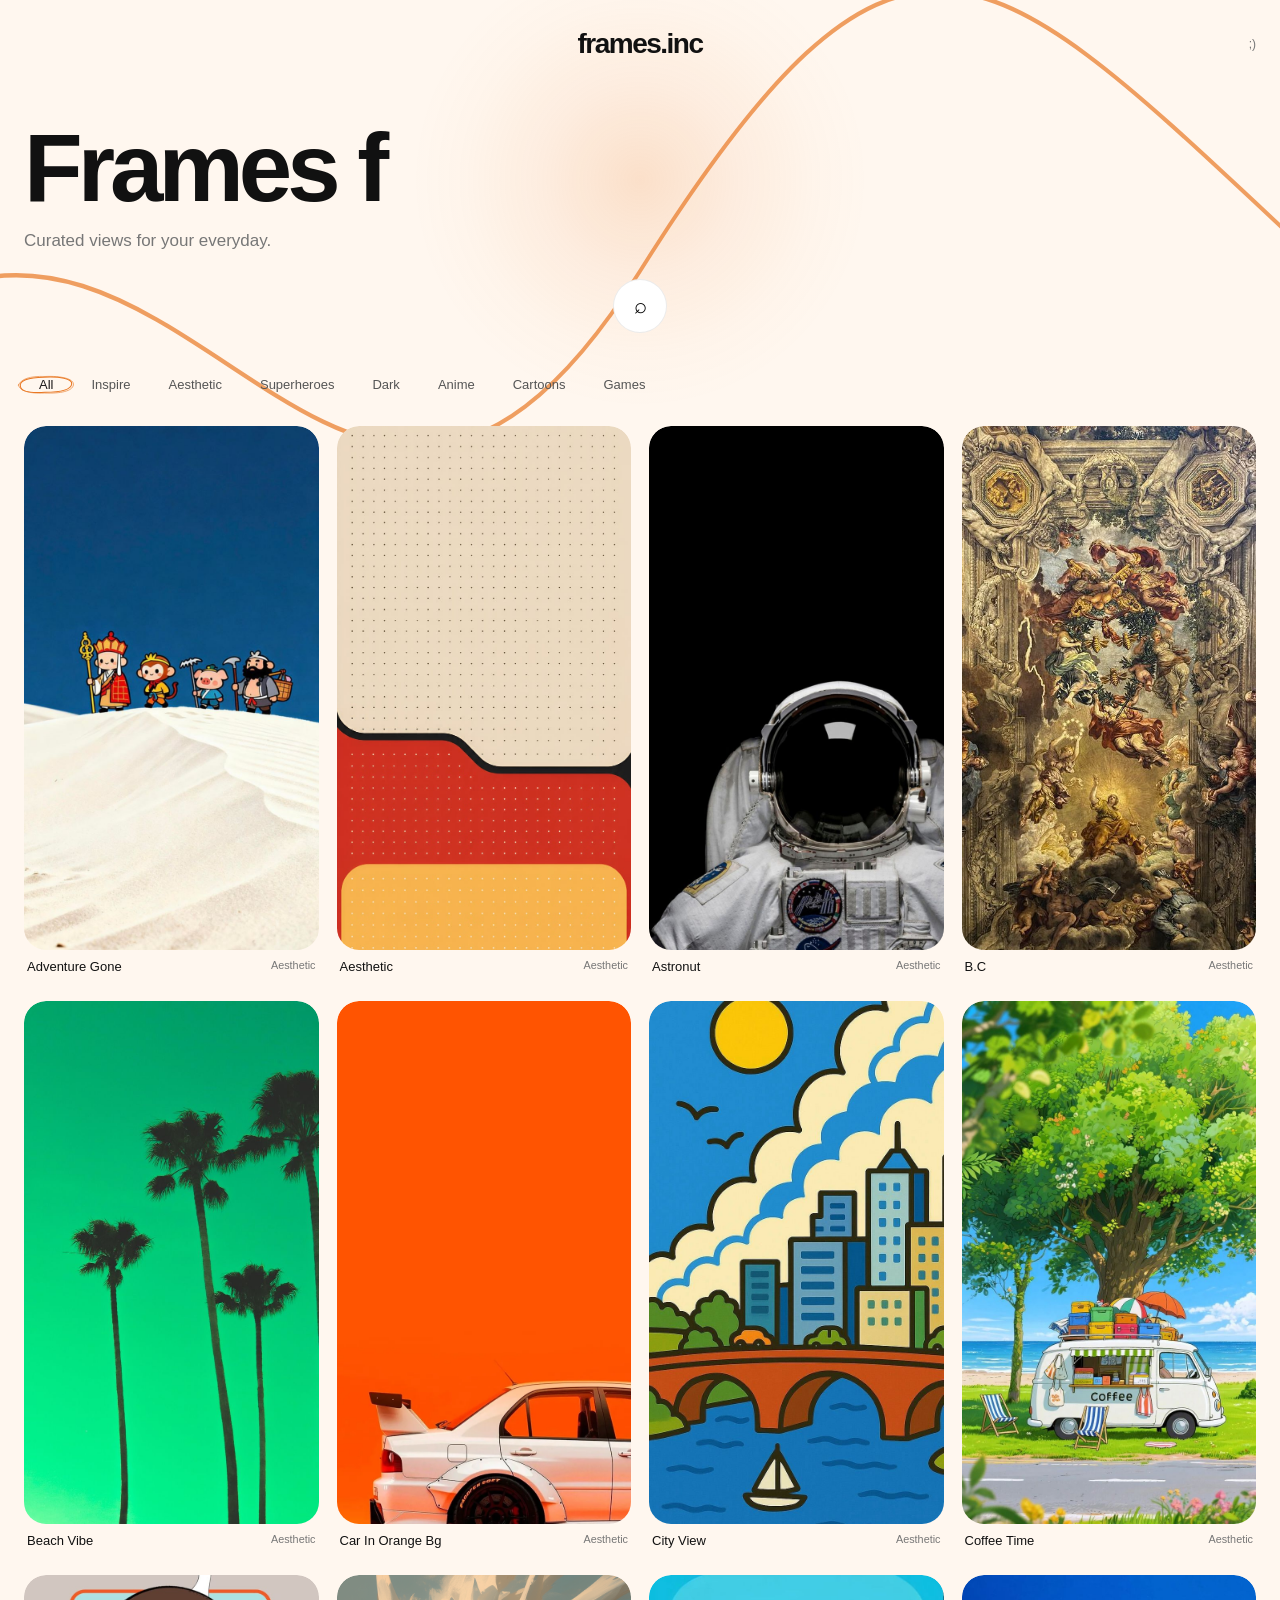
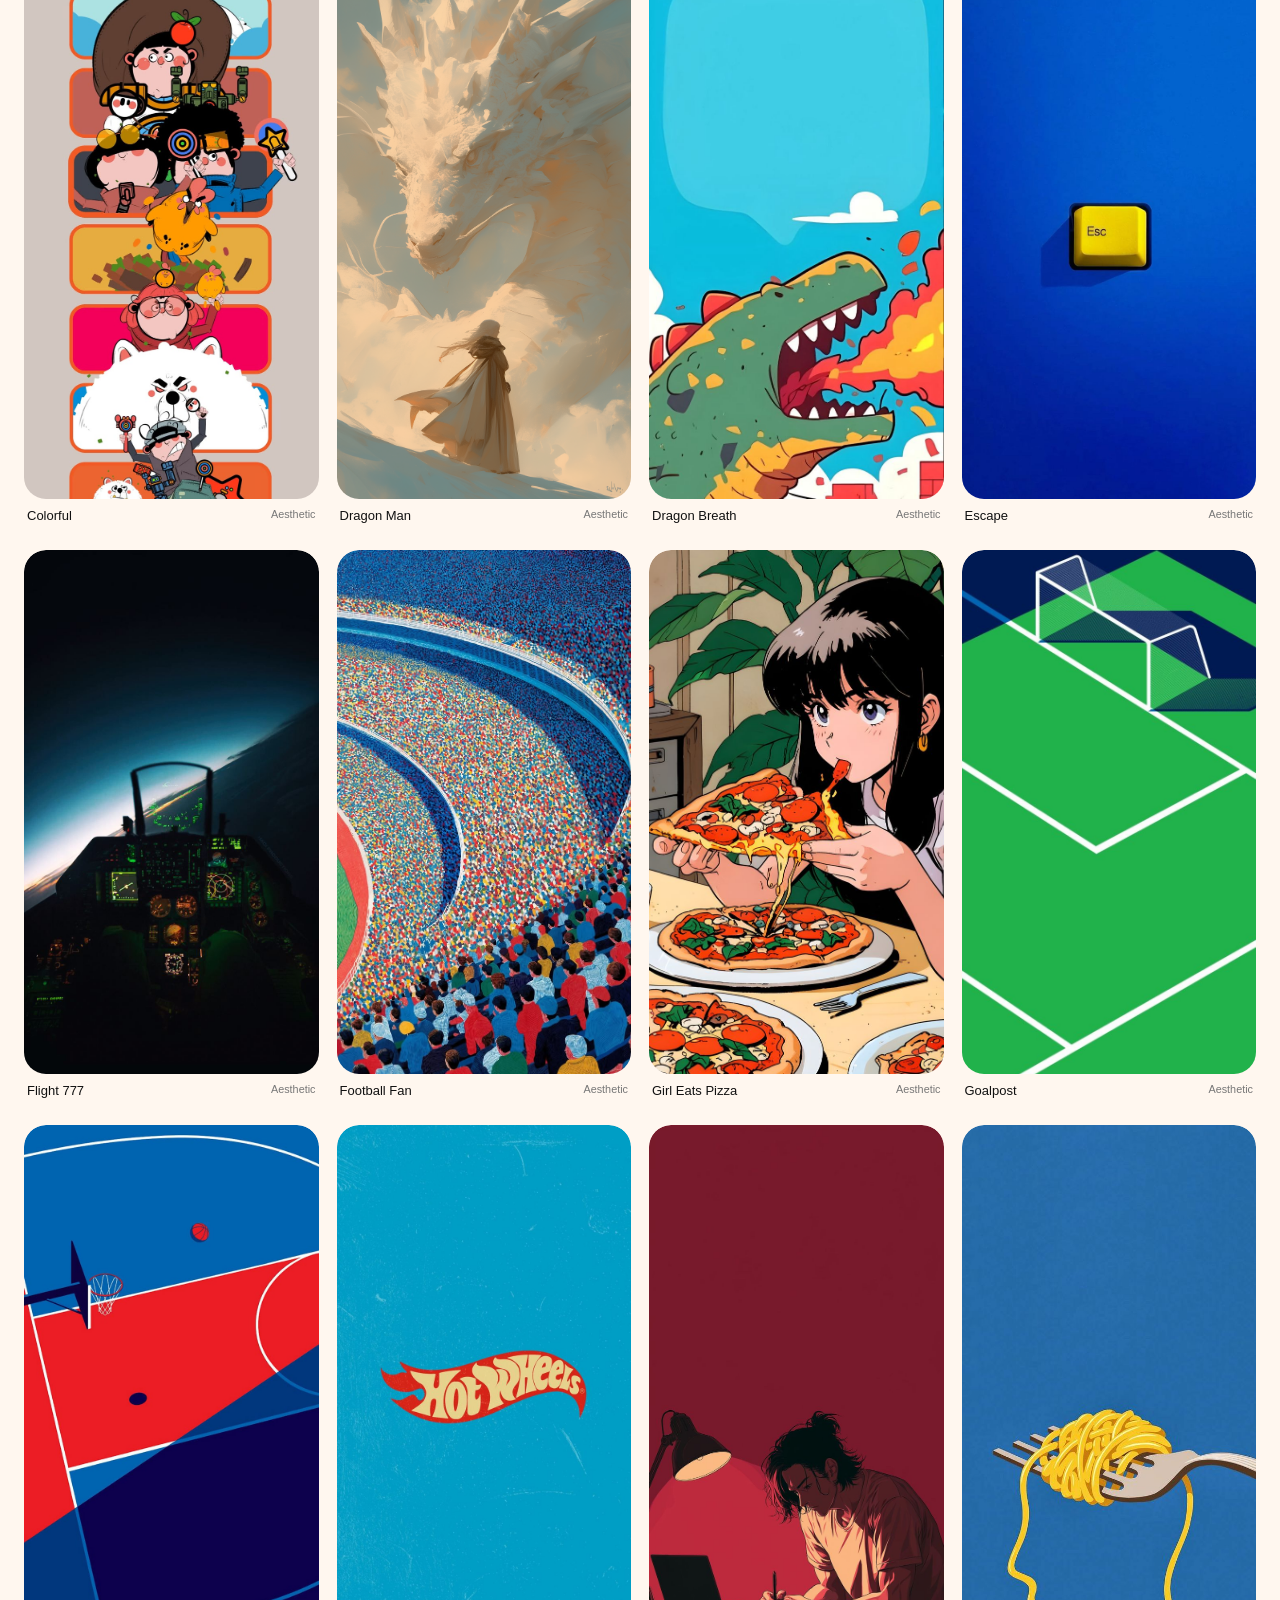
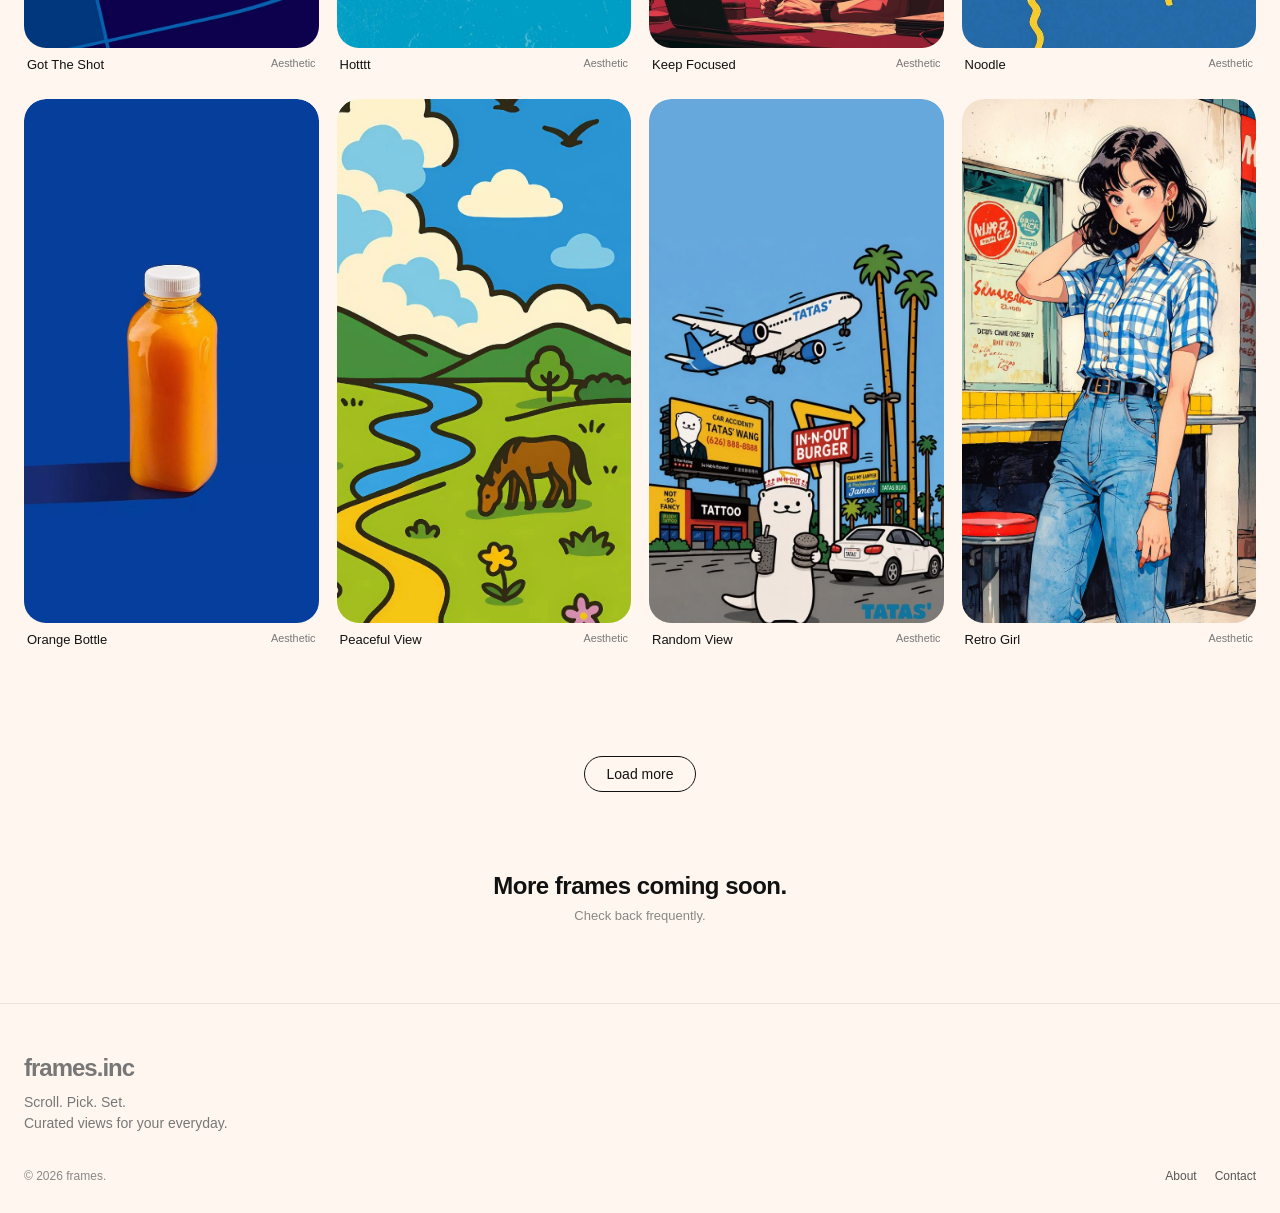
==== index.html @ 75254c1d "Initial frames website" ====
<!doctype html>
<html lang="en">

<head>
    <meta charset="utf-8">
    <meta name="viewport" content="width=device-width,initial-scale=1">
    <title>Frames.inc</title>
    <link rel="stylesheet" href="style.css">
    <link rel="icon" type="image/png" href="Favicon.png">
</head>

<body>
    <svg class="ambient-line" viewBox="0 0 1600 900" preserveAspectRatio="none">
        <path d="M-100 300 C250 50, 450 650, 800 350 S1250 50, 1700 300" />
    </svg>

    <header>
        <div class="logo">frames.inc</div>
        <div class="note">;)</div>
    </header>
    <main>
        <section class="hero">
    <h1><span id="heroText">Scroll. Pick. Set.</span></h1>
    <p>Curated views for your everyday.</p>

    <div class="search-box" id="searchBox">
    <button class="search-toggle" id="searchToggle" aria-label="Search">⌕</button>

    <div class="search-field">
        <span class="search-icon">⌕</span>
        <input type="text" id="searchInput" placeholder="Search wallpapers..." autocomplete="off">
    </div>
</div>
</section>
        <section class="controls">
    <div class="filters">
        <button class="filter active" data-cat="All">All</button>
        <button class="filter" data-cat="Inspire">Inspire</button>
        <button class="filter" data-cat="Aesthetic">Aesthetic</button>
        <button class="filter" data-cat="Superheroes">Superheroes</button>
        <button class="filter" data-cat="Dark">Dark</button>
        <button class="filter" data-cat="Anime">Anime</button>
        <button class="filter" data-cat="Cartoons">Cartoons</button>
        <button class="filter" data-cat="Games">Games</button>
    </div>
</section>
        <section class="grid" id="grid"></section>
        <div class="load-more-wrap">
            <button id="loadMore">Load more</button>
        </div>
        <section class="coming-soon">
            <h2>More frames coming soon.</h2>
            <p>Check back frequently.</p>
        </section>
    </main>
    <footer class="site-footer">
    <div class="footer-brand">frames.inc</div>

    <p>Scroll. Pick. Set.<br>
    Curated views for your everyday.</p>

    <div class="footer-bottom">
        <span>© 2026 frames.</span>
        <div class="footer-links">
            <a href="about.html">About</a>
            <a href="#">Contact</a>
        </div>
    </div>
</footer>
    <div class="modal" id="modal">
        <div class="viewer"><button class="close" id="close">×</button><img id="preview"><a id="download"
                class="download" download>Download wallpaper</a></div>
    </div>
    <script src="wallpapers.js"></script>
    <script>
        const grid = document.getElementById('grid'), search = document.getElementById('searchInput'), modal = document.getElementById('modal'), preview = document.getElementById('preview'), download = document.getElementById('download'); loadMore = document.getElementById('loadMore'); let cat = 'All'; let visibleCount = 24; window.visibleCount = visibleCount;
        function render() {grid.innerHTML = ''; let q = search.value.toLowerCase(); let list = (window.WALLPAPERS || []).filter(x => (cat === 'All' || x.category.toLowerCase() === cat.toLowerCase()) && (!q || (x.title + ' ' + x.category).toLowerCase().includes(q))); let visibleCount = window.visibleCount || 24; list = list.slice(0, visibleCount); if (!list.length) {grid.innerHTML = '<div class="empty">No wallpapers found.<br>Add images to the wallpapers folder and run update_wallpapers.bat.</div>'; loadMore.style.display = 'none'; return }  list.forEach(x => {let c = document.createElement('article'); c.className = 'card'; c.innerHTML = '<img src="wallpapers/' + x.file.split('/').map(encodeURIComponent).join('/') + '" alt="' + x.title + '"><div class="meta"><span>' + x.title + '</span><small>' + x.category + '</small></div>'; c.querySelector('img').onclick = () => {const imagePath = 'wallpapers/' + x.file.split('/').map(encodeURIComponent).join('/');  preview.src = imagePath; download.href = imagePath; download.download = x.file.split('/').pop(); modal.classList.add('open')}; grid.appendChild(c)})} loadMore.onclick = () => {
    visibleCount += 24;
    window.visibleCount = visibleCount;
    render();

    const totalMatches = (window.WALLPAPERS || []).filter(x =>
        cat === 'All' || x.category.toLowerCase() === cat.toLowerCase()
    ).length;

    if (visibleCount >= totalMatches) {
        loadMore.style.display = 'none';
    }
};
        document.querySelectorAll('.filter').forEach(b => b.onclick = () => { document.querySelectorAll('.filter').forEach(x => x.classList.remove('active')); b.classList.add('active'); cat = b.dataset.cat; visibleCount = 24; window.visibleCount = visibleCount; loadMore.style.display = 'flex'; render(); }); search.oninput = render; document.getElementById('close').onclick = () => modal.classList.remove('open'); modal.onclick = e => {if (e.target === modal) modal.classList.remove('open')}; render();
        
        
        const heroTexts = [
                "Scroll. Pick. Set.",
                "Frames for your screen",
                "Set the vibe.",
            ];
    let heroIndex = 0;
    let charIndex = heroTexts[0].length;
    let deleting = true;

    const heroText = document.getElementById('heroText');

    function typeHero() {
        const currentText = heroTexts[heroIndex];

        if (deleting) {
            heroText.textContent = currentText.substring(0, charIndex);
            charIndex--;

            if (charIndex < 0) {
                deleting = false;
                heroIndex = (heroIndex + 1) % heroTexts.length;
                charIndex = 0;
                setTimeout(typeHero, 600);
                return;
            }
        } else {
            const nextText = heroTexts[heroIndex];
            heroText.textContent = nextText.substring(0, charIndex);
            charIndex++;

            if (charIndex > nextText.length) {
                deleting = true;
                charIndex = nextText.length;
                setTimeout(typeHero, 1800);
                return;
            }
        }

        setTimeout(typeHero, deleting ? 55 : 80);
    }

    setTimeout(typeHero, 1800);

    document.addEventListener('mousemove', (e) => {
    document.body.style.setProperty('--mouse-x', e.clientX + 'px');
    document.body.style.setProperty('--mouse-y', e.clientY + 'px');
});

    const searchBox = document.getElementById('searchBox');
    const searchToggle = document.getElementById('searchToggle');
    const searchInput = document.getElementById('searchInput');

    searchToggle.onclick = () => {
        searchBox.classList.add('open');
        setTimeout(() => searchInput.focus(), 250);
    };

    document.addEventListener('click', (e) => {
        if (!searchBox.contains(e.target) && !searchInput.value) {
            searchBox.classList.remove('open');
        }
    });

    searchInput.addEventListener('keydown', (e) => {
        if (e.key === 'Escape') {
            searchInput.value = '';
            searchBox.classList.remove('open');
            searchInput.dispatchEvent(new Event('input'));
        }
    });

    const wavePath = document.querySelector('.ambient-line path');

    let phase = 0;

    function animateWave() {
        phase += 0.015;

        const wave = Math.sin(phase);

        const y1 = 50 + Math.sin(phase) * 120;
        const y2 = 650 + Math.sin(phase + 1.5) * 120;
        const y3 = 350 + Math.sin(phase + 3) * 100;
        const y4 = 50 + Math.sin(phase + 4.5) * 120;

        wavePath.setAttribute(
            'd',
            `M-100 300
         C250 ${y1}, 450 ${y2}, 800 ${y3}
         S1250 ${y4}, 1700 300`
        );

        requestAnimationFrame(animateWave);
    }

    animateWave();

    </script>
</body>

</html>
---- style.css ----
* {
    box-sizing: border-box
}

#heroText {
    display: inline-block;
    min-width: 1ch;
}

body {
    margin: 0;
    background: #FFF7EF;
    color: #111;
    font-family: Arial, sans-serif
}

header,
main,
footer {
    max-width: 1280px;
    margin: auto;
    padding-left: 24px;
    padding-right: 24px
}

header {
    padding-top: 28px;
    display: grid;
    grid-template-columns: 1fr 1fr 1fr;
    align-items: center;
}

.logo {
    grid-column: 2;
    text-align: center;
    font-size: 28px;
    font-weight: 800;
    letter-spacing: -1.5px;
}

.note {
    grid-column: 3;
    justify-self: end;
    color: #777;
    font-size: 12px;
    transition: opacity 0.3s ease;
}

.hero {
    padding-top: 65px;
    padding-bottom: 35px
}

.hero h1 {
    font-size: clamp(50px, 8vw, 96px);
    line-height: .9;
    letter-spacing: -5px;
    margin: 0 0 20px
}

.hero p {
    color: #777;
    font-size: 17px
}

.controls {
    display: flex;
    justify-content: space-between;
    gap: 15px;
    flex-wrap: wrap;
    padding-bottom: 25px
}

.filters {
    display: flex;
    gap: 8px;
    flex-wrap: wrap
}

button,
.search {
    font: inherit
}

.filter {
    position: relative;
    border: none;
    background: transparent;
    border-radius: 0;
    padding: 9px 15px;
    cursor: pointer;
    font-size: 13px;
    color: #555;
    z-index: 1;
}

.filter::before {
    content: "";
    position: absolute;
    inset: -5px -8px;
    background: url("data:image/svg+xml,%3Csvg xmlns='http://www.w3.org/2000/svg' viewBox='0 0 140 50'%3E%3Cpath d='M10 27 C8 15 28 7 65 8 C103 7 132 14 130 26 C128 39 103 44 67 43 C32 44 11 39 10 27 Z' fill='none' stroke='%23E97824' stroke-width='2.5' stroke-linecap='round' stroke-linejoin='round'/%3E%3C/svg%3E") center / 100% 100% no-repeat;
    opacity: 0;
    transform: rotate(-2deg) scale(0.9);
    transition: opacity 0.2s ease, transform 0.25s ease;
    pointer-events: none;
}

.filter::after {
    content: "";
    position: absolute;
    inset: -6px -9px;
    background: url("data:image/svg+xml,%3Csvg xmlns='http://www.w3.org/2000/svg' viewBox='0 0 140 50'%3E%3Cpath d='M8 25 C13 12 34 5 68 7 C104 6 134 13 132 27 C129 41 103 46 66 44 C31 45 9 38 8 25 Z' fill='none' stroke='%23E97824' stroke-width='1.4' stroke-linecap='round'/%3E%3C/svg%3E") center / 100% 100% no-repeat;
    opacity: 0;
    transform: rotate(1.5deg) scale(0.9);
    transition: opacity 0.25s ease, transform 0.3s ease;
    pointer-events: none;
}

.filter:hover::before,
.filter:hover::after,
.filter.active::after {
    opacity: 1;
    transform: rotate(-1deg) scale(1);
}

.filter.active::before {
    opacity: 1;
    transform: rotate(-2deg) scale(1);
}

.filter.active {
    
    color: #1a1717
}

.search {
    border: 1px solid #ddd;
    border-radius: 99px;
    padding: 10px 15px;
    width: 250px
}

.grid {
    display: grid;
    grid-template-columns: repeat(4, 1fr);
    gap: 18px;
    padding-bottom: 70px
}

.coming-soon {
    text-align: center;
    padding: 30px 20px 80px;
}

.coming-soon h2 {
    margin: 0 0 8px;
    font-size: 24px;
    font-weight: 600;
    letter-spacing: -0.5px;
}

.coming-soon p {
    margin: 0;
    color: #888;
    font-size: 13px;
}

.card {
    position: relative;
    overflow: hidden;
    border-radius: 22px;
}

.card img {
    width: 100%;
    aspect-ratio: 9/16;
    object-fit: cover;
    border-radius: 22px;
    display: block;
    cursor: pointer;
    transition: transform 0.4s ease;
}

.card::after {
    content: "View ↗";
    position: absolute;
    top: 14px;
    right: 14px;
    padding: 8px 12px;
    background: rgba(255, 255, 255, 0.9);
    color: #111;
    border-radius: 999px;
    font-size: 12px;
    font-weight: 600;
    opacity: 0;
    transform: translateY(5px);
    transition: 0.3s ease;
    pointer-events: none;
}

.card:hover img {
    transform: scale(1.04);
}

.card:hover::after {
    opacity: 1;
    transform: translateY(0);
}

.meta {
    display: flex;
    justify-content: space-between;
    padding: 9px 3px;
    font-size: 13px
}

.meta small {
    color: #777
}

.empty {
    grid-column: 1/-1;
    text-align: center;
    padding: 70px;
    color: #777
}

footer {
    padding-bottom: 30px;
    color: #777;
    font-size: 12px
}

.modal {
    position: fixed;
    inset: 0;
    background: rgba(0, 0, 0, 0.82);
    display: flex;
    align-items: center;
    justify-content: center;
    padding: 20px;
    z-index: 5;
    opacity: 0;
    visibility: hidden;
    transition: opacity 0.25s ease, visibility 0.25s ease;
}

.modal.open {
    opacity: 1;
    visibility: visible;
}
.viewer {
    position: relative;
    transform: scale(0.94);
    opacity: 0;
    transition: transform 0.3s ease, opacity 0.3s ease;
}

.modal.open .viewer {
    transform: scale(1);
    opacity: 1;
}

.viewer img {
    max-width: 88vw;
    max-height: 85vh;
    border-radius: 20px
}

.close {
    position: absolute;
    right: 12px;
    top: 12px;
    border: 0;
    border-radius: 50%;
    width: 38px;
    height: 38px;
    cursor: pointer;
    font-size: 20px;
    z-index: 2;
    background: rgba(255, 255, 255, 0.92);
}

.download {
    position: absolute;
    bottom: 16px;
    left: 50%;
    transform: translateX(-50%);
    background: white;
    color: #111;
    text-decoration: none;
    padding: 11px 18px;
    border-radius: 99px;
    font-size: 13px;
    font-weight: bold;
    white-space: nowrap;
}

.search-box {
    width: 54px;
    height: 54px;
    margin: 28px auto 0;
    display: flex;
    align-items: center;
    justify-content: center;
    background: #ffffff;
    border: 1px solid rgba(0, 0, 0, 0.08);
    border-radius: 999px;
    box-sizing: border-box;
    transition: width 0.45s ease, box-shadow 0.25s ease;
    overflow: hidden;
}

.search-box.open {
    width: min(100%, 520px);
    justify-content: flex-start;
}

.search-toggle {
    flex: 0 0 54px;
    width: 54px;
    height: 54px;
    border: none;
    background: transparent;
    cursor: pointer;
    font-size: 22px;
    color: #000000;
    display: flex;
    align-items: center;
    justify-content: center;
}

.search-field {
    display: flex;
    align-items: center;
    gap: 10px;
    width: 0;
    opacity: 0;
    transition: width 0.35s ease, opacity 0.25s ease;
}

.search-box.open .search-field {
    width: calc(100% - 54px);
    opacity: 1;
}

.search-box:focus-within {
    border-color: #E97824;
    box-shadow: 0 0 0 4px rgba(233, 120, 36, 0.10);
}

.search-icon {
    font-size: 20px;
    line-height: 1;
    color: #777;
}

.search-box input {
    width: 100%;
    border: none;
    outline: none;
    background: transparent;
    font-size: 15px;
    color: #777;
    font-family: inherit;
    padding-right: 16px;
}

.search-box input::placeholder {
    color: #999;
}

.site-footer {
    padding-top: 50px;
    padding-bottom: 30px;
    border-top: 1px solid rgba(0, 0, 0, 0.08);
}

.footer-brand {
    font-size: 24px;
    font-weight: 800;
    letter-spacing: -1px;
}

.site-footer p {
    margin: 10px 0 35px;
    color: #777;
    font-size: 14px;
    line-height: 1.5;
}

.footer-bottom {
    display: flex;
    justify-content: space-between;
    align-items: center;
    color: #888;
    font-size: 12px;
}

.footer-links {
    display: flex;
    gap: 18px;
}

.footer-links a {
    color: #555;
    text-decoration: none;
}

.footer-links a:hover {
    color: #111;
}

body::before {
    content: "";
    position: fixed;
    width: 450px;
    height: 450px;
    left: var(--mouse-x, 50%);
    top: var(--mouse-y, 20%);
    transform: translate(-50%, -50%);
    background: radial-gradient(
        circle,
        rgba(233, 120, 36, 0.18) 0%,
        rgba(233, 120, 36, 0.08) 30%,
        rgba(233, 120, 36, 0.02) 55%,
        transparent 72%
    );
    pointer-events: none;
    z-index: 0;
    transition: left 0.5s ease, top 0.5s ease;
}

header,
main,
footer {
    position: relative;
    z-index: 1;
}

.ambient-line {
    position: fixed;
    inset: 0;
    width: 100%;
    height: 100%;
    pointer-events: none;
    z-index: 0;
    overflow: visible;
}

.ambient-line path {
    fill: none;
    stroke: #E97824;
    stroke-width: 4.5;
    stroke-linecap: round;
    opacity: 0.7;
}

.about-page {
    min-height: 65vh;
}

.about-hero {
    padding-top: 90px;
    padding-bottom: 70px;
    max-width: 850px;
}

.about-label {
    margin: 0 0 20px;
    color: #E97824;
    font-size: 12px;
    font-weight: 700;
    letter-spacing: 1.5px;
}

.about-hero h1 {
    margin: 0;
    font-size: clamp(50px, 8vw, 92px);
    line-height: 0.92;
    letter-spacing: -5px;
}

.about-hero h1 span {
    color: #E97824;
}

.about-intro {
    max-width: 520px;
    margin-top: 30px;
    color: #777;
    font-size: 18px;
    line-height: 1.6;
}

.about-content {
    display: grid;
    grid-template-columns: 0.8fr 1.5fr;
    gap: 20px;
    max-width: 1350px;
    padding-bottom: 100px;
    align-items: start;
}

.about-text {
    grid-column: 1;
    grid-row: 1;
    max-width: 520px;
}

.about-text h2 {
    margin: 0 0 20px;
    font-size: 28px;
    letter-spacing: -1px;
}

.about-text p {
    color: #666;
    font-size: 15px;
    line-height: 1.7;
    margin: 0 0 20px;
}

.about-photo {
    grid-column: 2;
    grid-row: 1;
    display: flex;
    justify-content: center;
    align-items: flex-start;
    margin-top: -120px;
}

.about-photo img {
    width: 100%;
    max-width: 780px;
    height: 900px;
    object-fit: contain;
    display: block;
}

.logo a {
    color: inherit;
    text-decoration: none;
}

.about-photo {
    position: relative;
    isolation: isolate;
}

.about-photo::before {
    content: "";
    position: absolute;
    width: 650px;
    height: 650px;
    top: 45%;
    left: 50%;
    transform: translate(-50%, -50%) scale(0.5);
    border-radius: 50%;
    background:
        radial-gradient(
            circle,
            rgba(255, 180, 70, 0.45) 0%,
            rgba(233, 120, 36, 0.30) 25%,
            rgba(233, 120, 36, 0.12) 50%,
            transparent 72%
        );
    filter: blur(25px);
    opacity: 0;
    z-index: -1;
    pointer-events: none;
}

.about-photo:hover::before {
    opacity: 1;
    animation: orangePulse 1.8s ease-in-out infinite;
}

.about-photo img {
    position: relative;
    transition:
        transform 0.5s cubic-bezier(.2, .8, .2, 1),
        filter 0.4s ease;
}

.about-photo:hover img {
    transform: scale(1.035);
    filter:
        brightness(1.12)
        contrast(1.05)
        drop-shadow(0 0 25px rgba(233, 120, 36, 0.45));
}

.about-photo::after {
    content: "";
    position: absolute;
    top: 0;
    left: -120%;
    width: 45%;
    height: 100%;
    background: linear-gradient(
        100deg,
        transparent,
        rgba(255, 255, 255, 0.8),
        rgba(233, 120, 36, 0.5),
        transparent
    );
    transform: skewX(-18deg);
    opacity: 0;
    pointer-events: none;
}

.about-photo:hover::after {
    opacity: 1;
    animation: lightSweep 1.1s ease-out;
}

.load-more-wrap {
    display: flex;
    justify-content: center;
    margin: 30px 0 50px;
}

#loadMore {
    padding: 9px 22px;
    border: 1px solid #111;
    border-radius: 999px;
    background: transparent;
    color: #111;
    font-size: 14px;
    cursor: pointer;
    transition: all 0.25s ease;
}

#loadMore:hover {
    background: #111;
    color: #fff;
}

@keyframes loadIn {
    from {
        opacity: 0;
        transform: translateY(20px);
    }
    to {
        opacity: 1;
        transform: translateY(0);
    }
}

.card {
    animation: loadIn 0.45s ease both;
}

@keyframes lightSweep {
    from {
        left: -120%;
    }

    to {
        left: 150%;
    }
}

@keyframes orangePulse {
    0% {
        transform: translate(-50%, -50%) scale(0.65);
        opacity: 0.45;
    }

    50% {
        transform: translate(-50%, -50%) scale(1.05);
        opacity: 1;
    }

    100% {
        transform: translate(-50%, -50%) scale(0.65);
        opacity: 0.45;
    }
}

@media(max-width:700px) {

    .about-hero {
        padding-top: 60px;
        padding-bottom: 50px;
    }

    .about-hero h1 {
        letter-spacing: -3px;
    }

    .about-content {
        grid-template-columns: 1fr;
        gap: 30px;
    }

    .about-intro {
        font-size: 16px;
    }
}

@media(max-width:600px) {
    .site-footer {
        padding-top: 40px;
    }

    .footer-bottom {
        align-items: flex-start;
        gap: 15px;
        flex-direction: column;
    }
}

@media(max-width:900px) {
    .grid {
        grid-template-columns: repeat(3, 1fr)
    }
}

@media(max-width:600px) {

    header,
    main,
    footer {
        padding-left: 16px;
        padding-right: 16px
    }

    .hero {
        padding-top: 50px
    }

    .grid {
        grid-template-columns: repeat(2, 1fr);
        gap: 13px
    }

    .card img {
        border-radius: 16px
    }

    .card {
    border-radius: 16px;
    }

    .card::after {
    display: none;
    }

    .search {
        width: 100%
    }

    .controls {
        display: block
    }

    .filters {
        margin-bottom: 12px
    }

    .meta small {
        display: none
    }
}
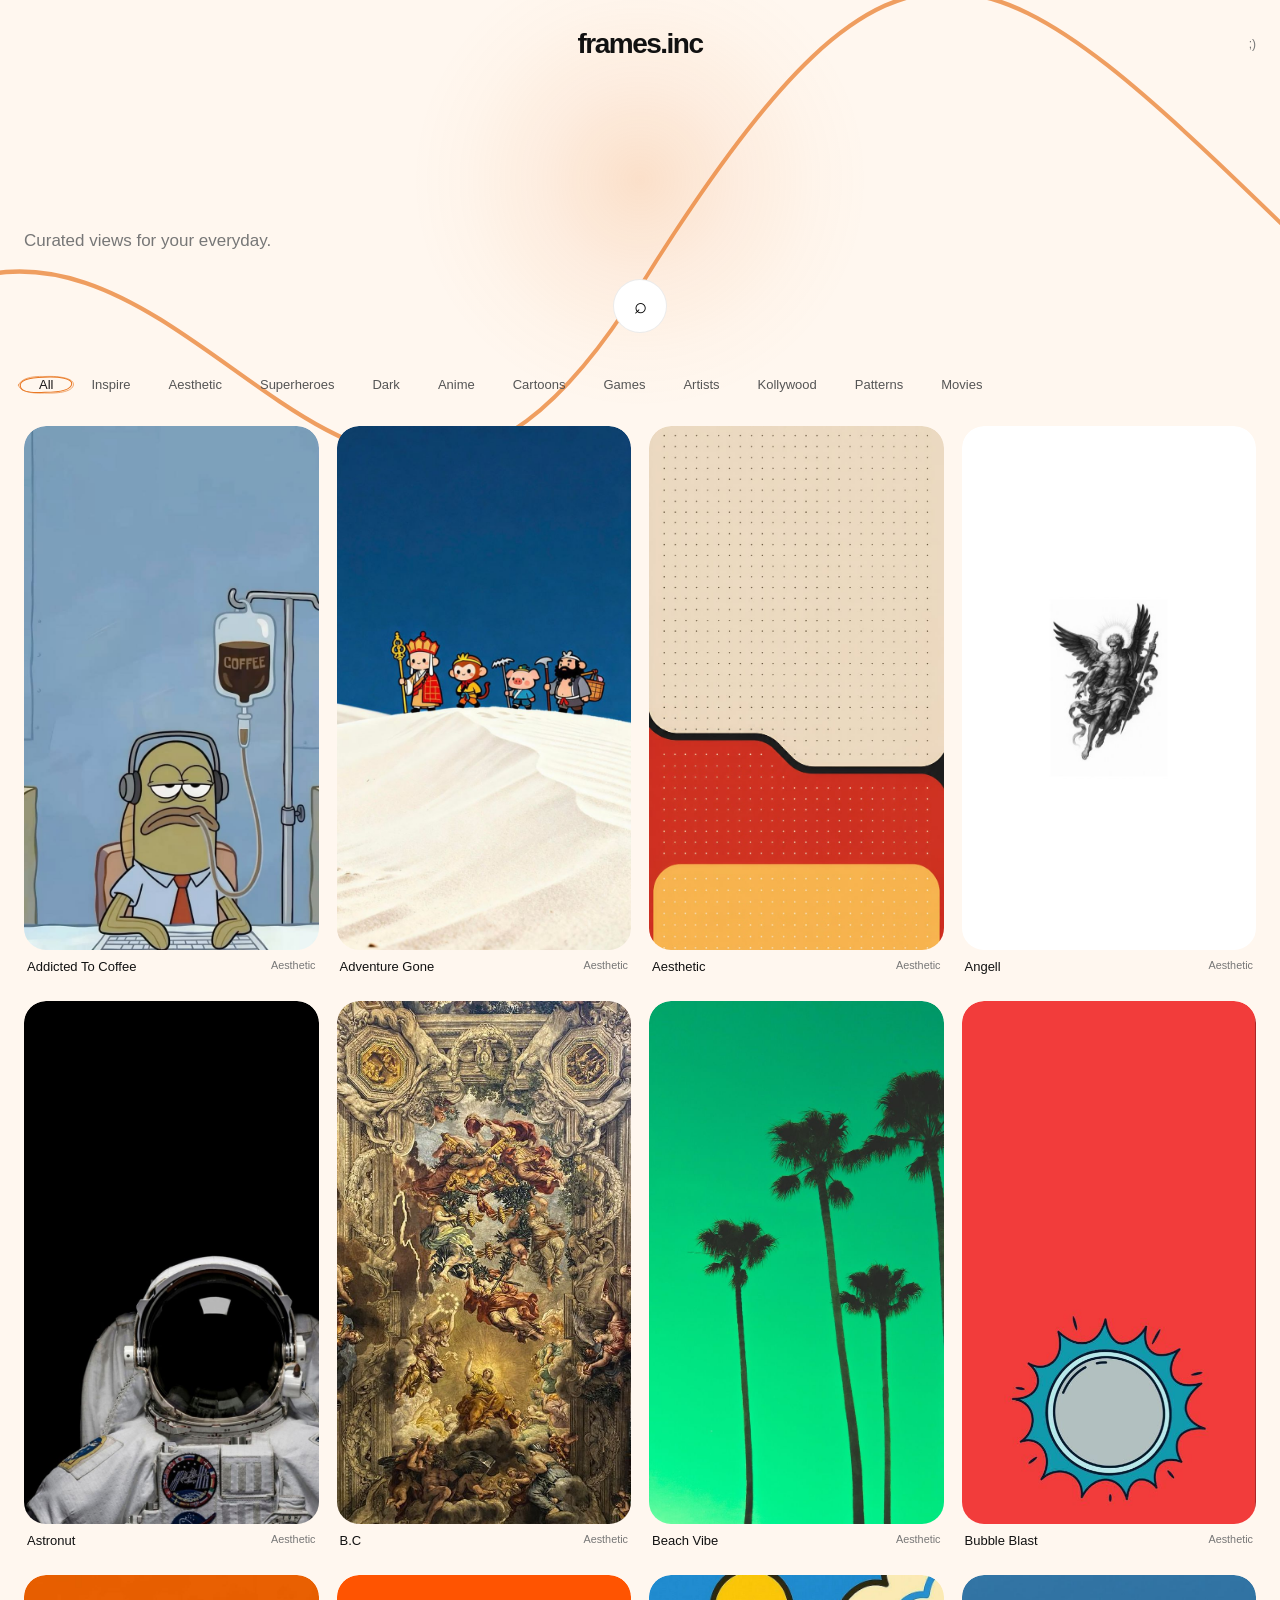
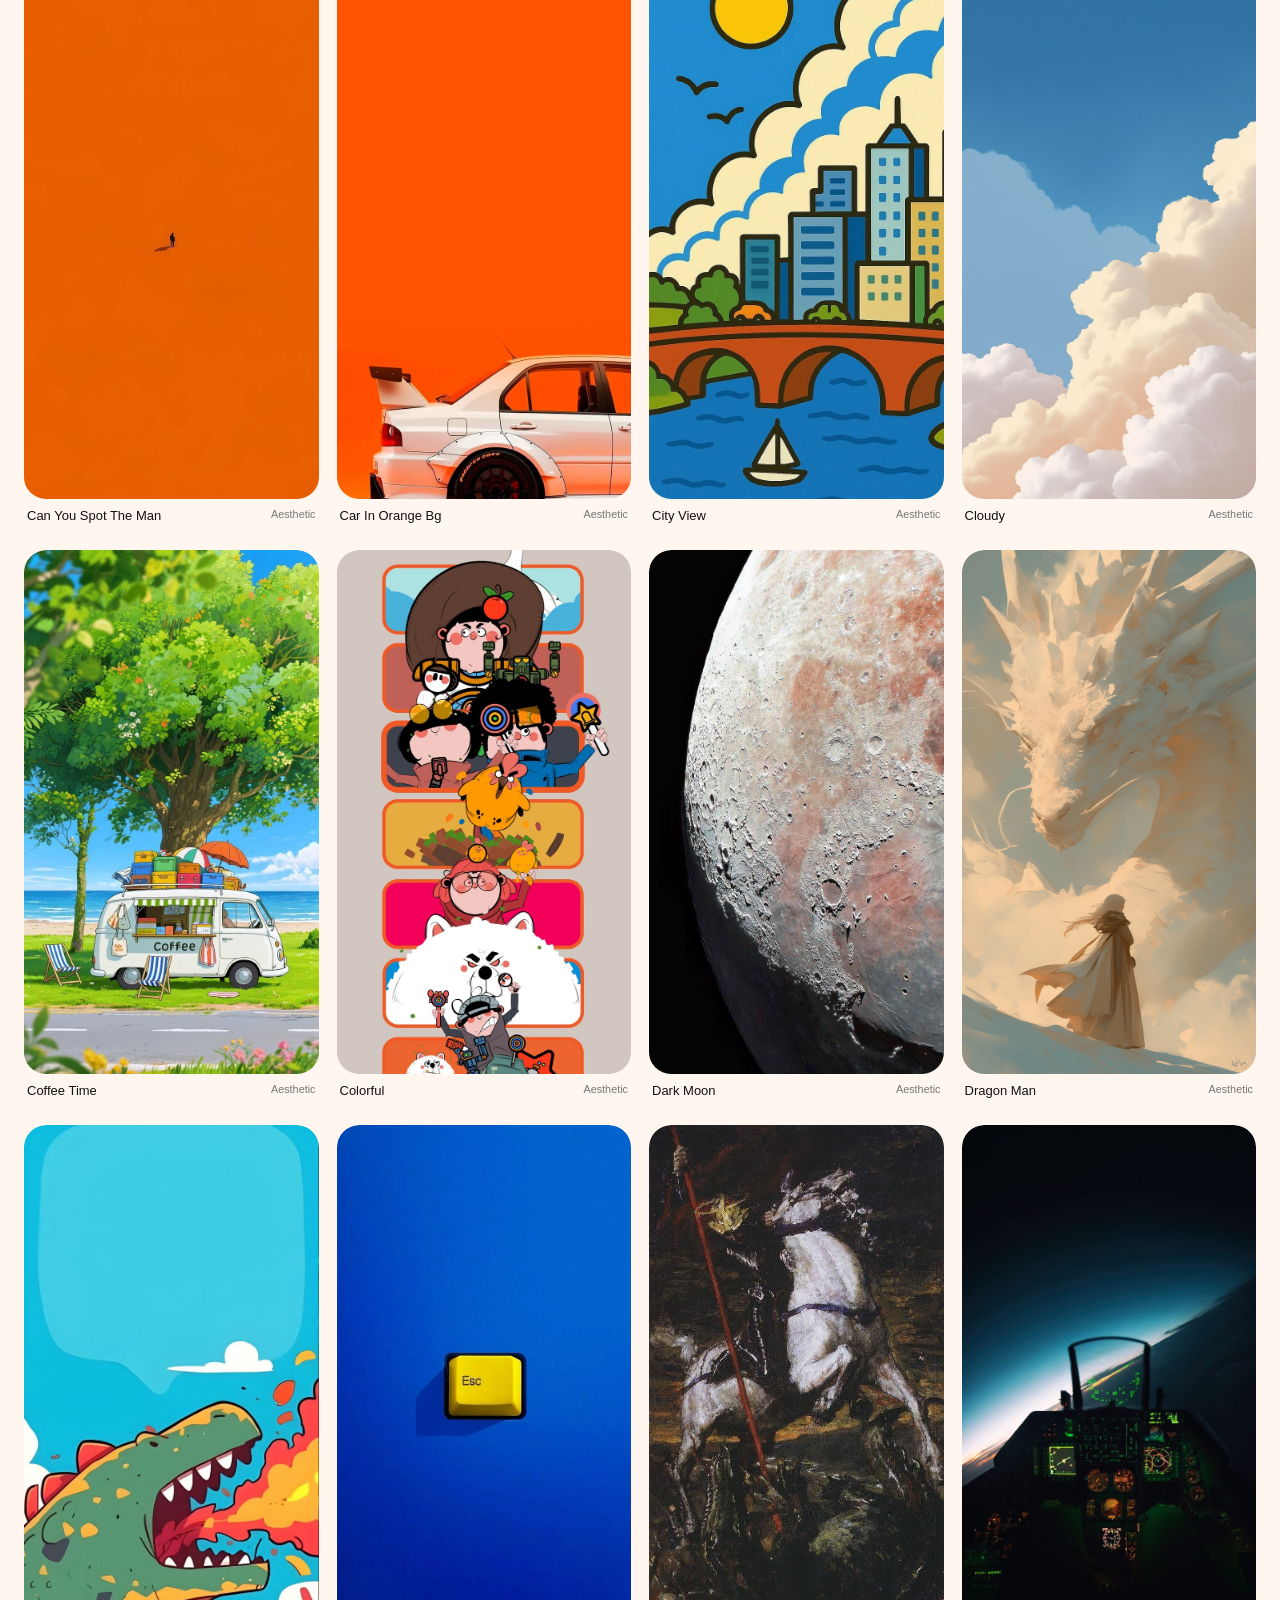
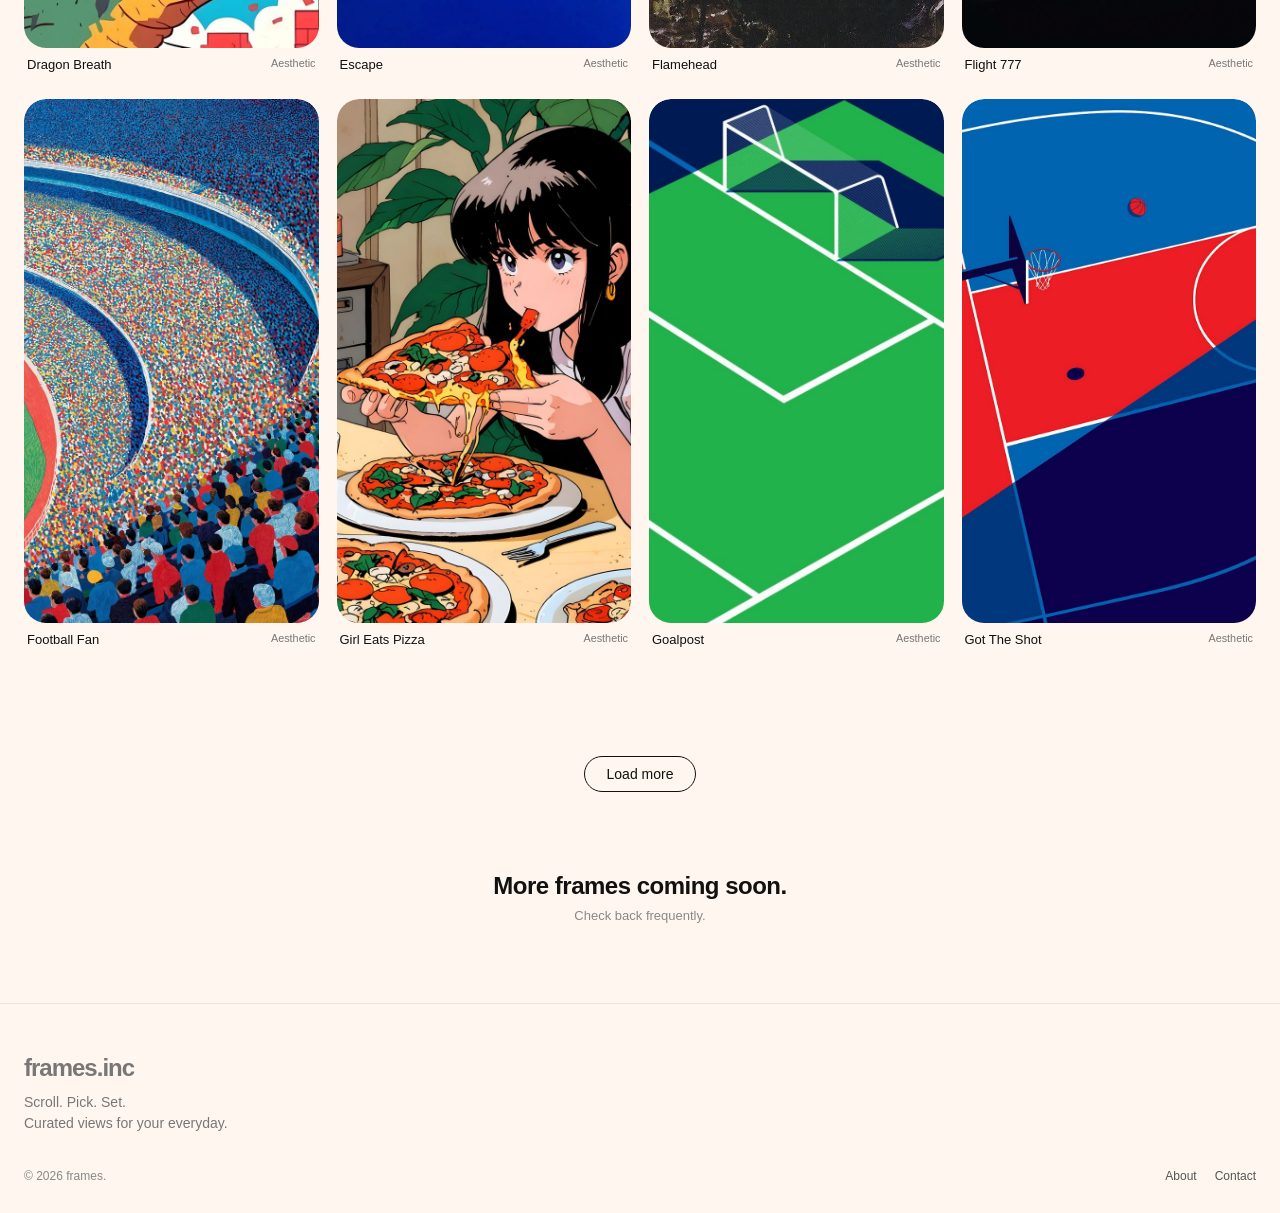
==== commit 9ff9a132: "Updated" ====
--- a/index.html
+++ b/index.html
@@ -42,6 +42,10 @@
         <button class="filter" data-cat="Anime">Anime</button>
         <button class="filter" data-cat="Cartoons">Cartoons</button>
         <button class="filter" data-cat="Games">Games</button>
+        <button class="filter" data-cat="Artists">Artists</button>
+        <button class="filter" data-cat="Kollywood">Kollywood</button>
+        <button class="filter" data-cat="Patterns">Patterns</button>
+        <button class="filter" data-cat="Movies">Movies</button>
     </div>
 </section>
         <section class="grid" id="grid"></section>
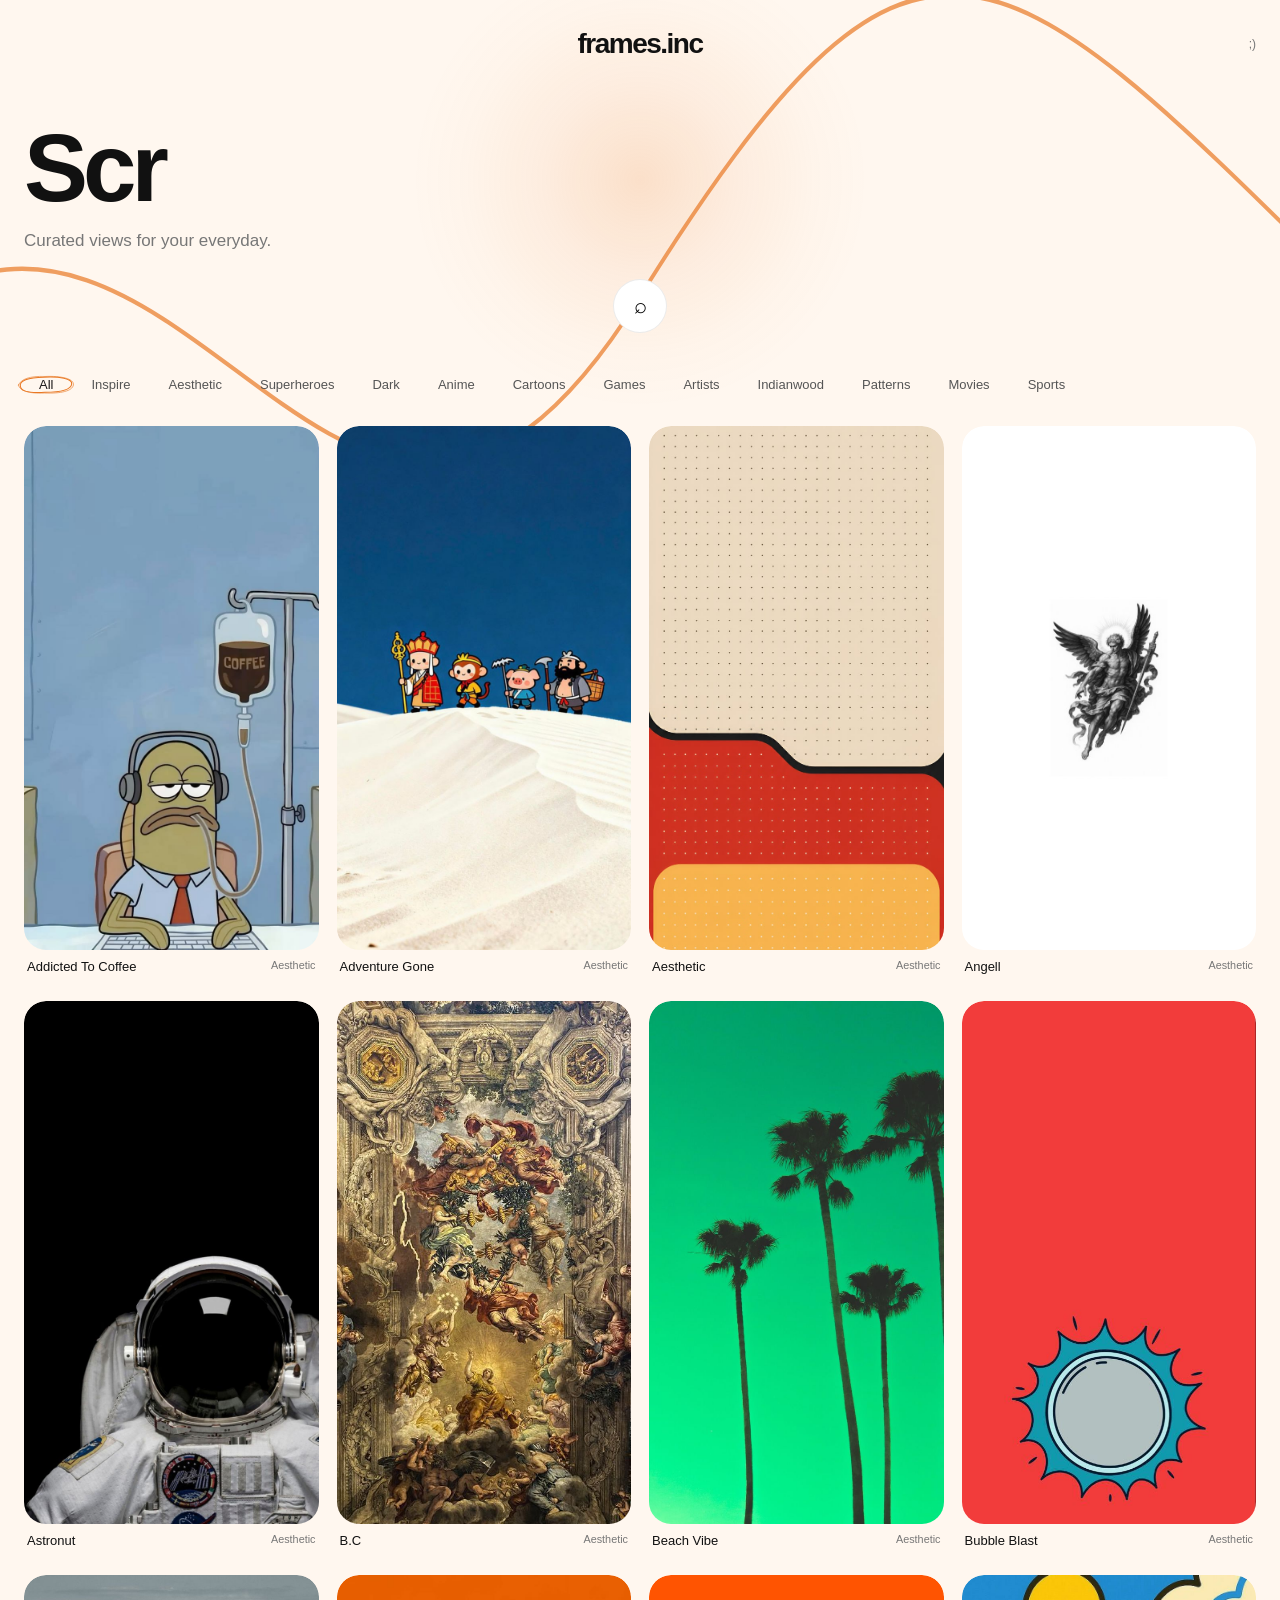
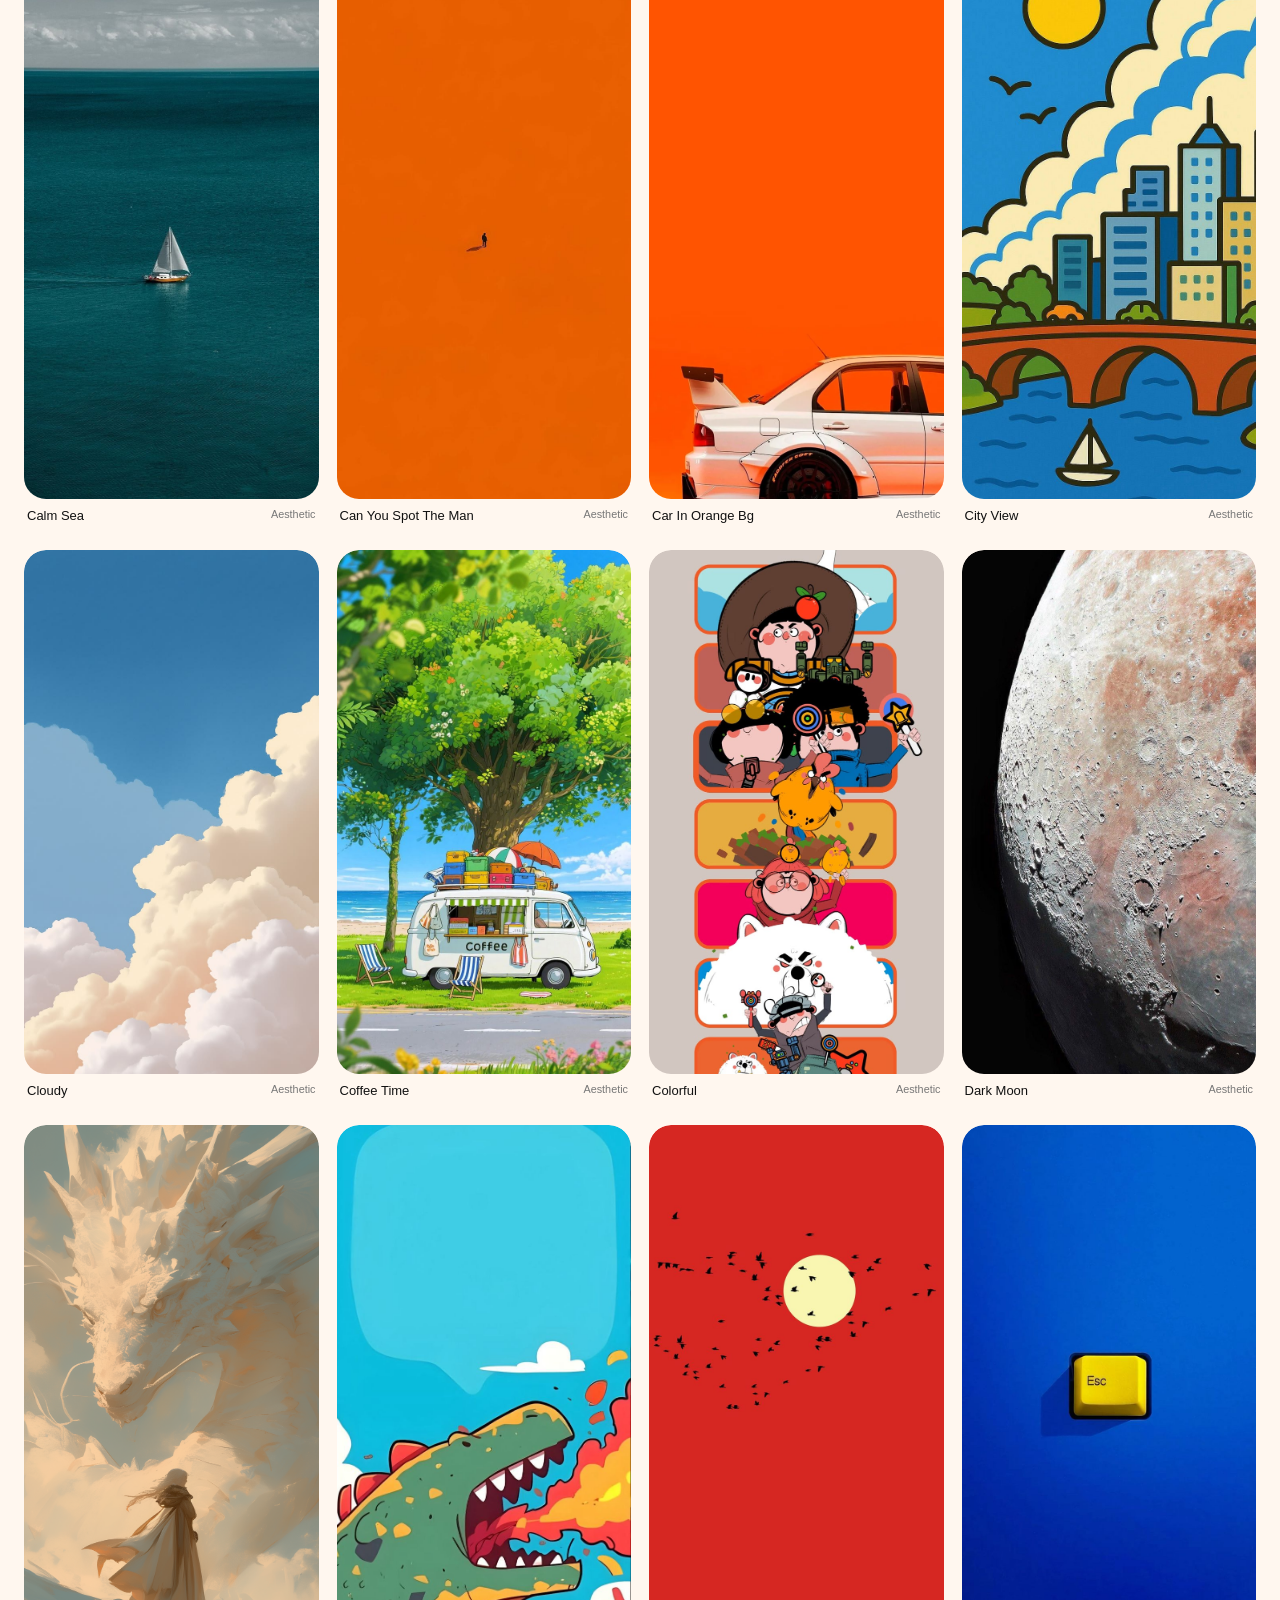
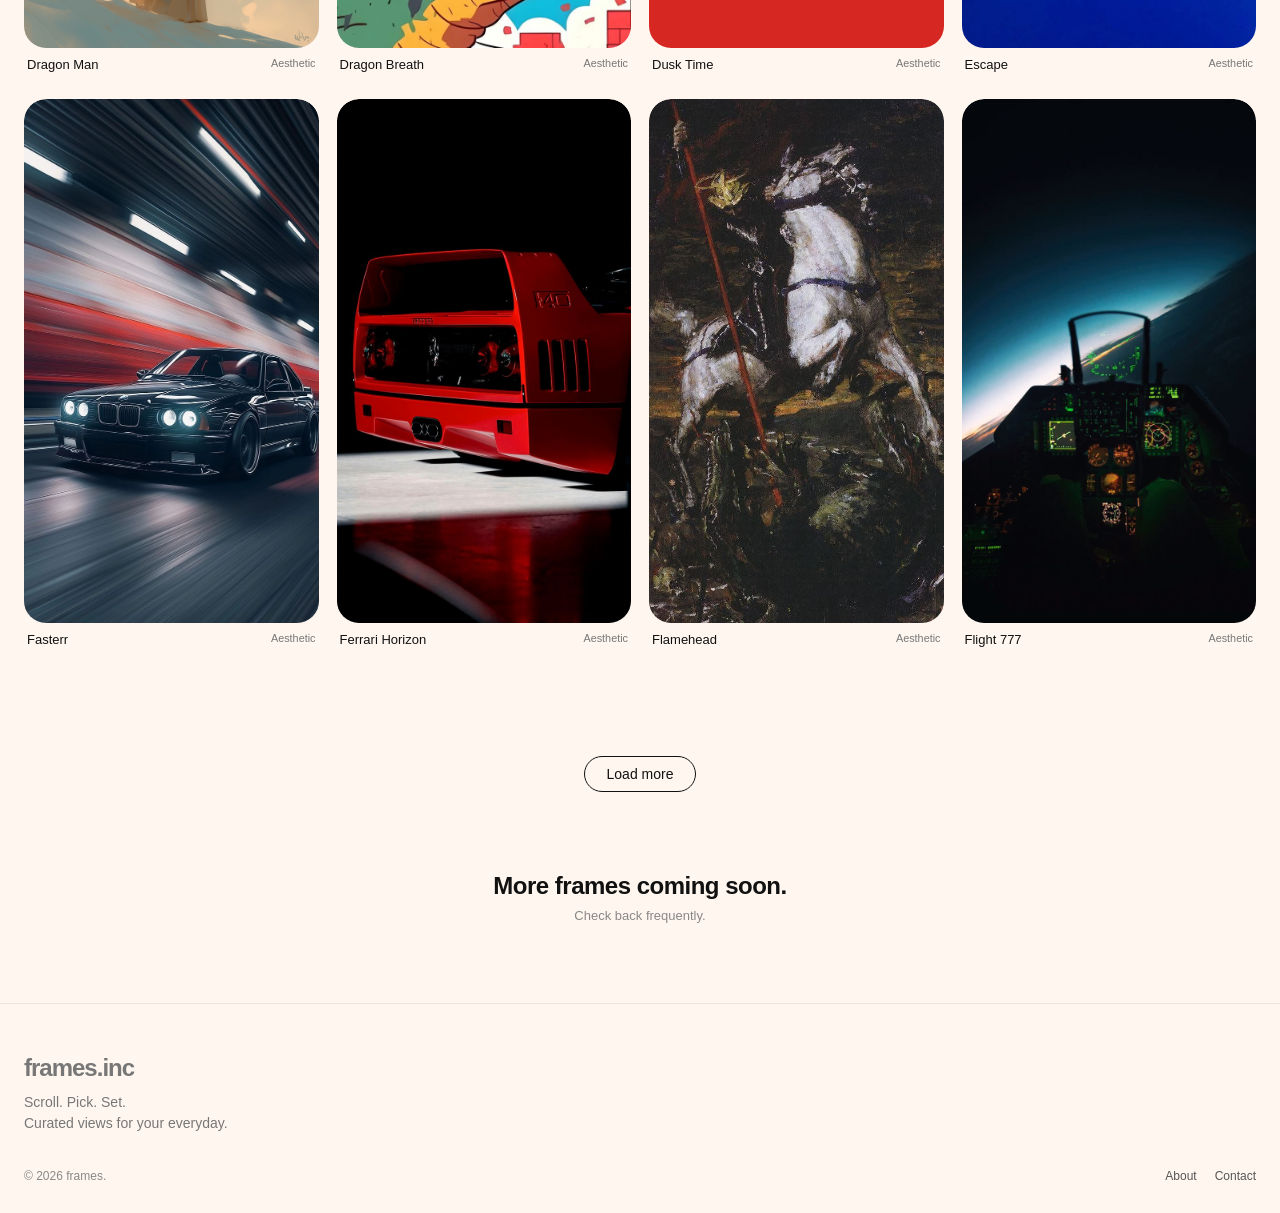
==== commit 85079ef3: "Update done" ====
--- a/index.html
+++ b/index.html
@@ -43,9 +43,10 @@
         <button class="filter" data-cat="Cartoons">Cartoons</button>
         <button class="filter" data-cat="Games">Games</button>
         <button class="filter" data-cat="Artists">Artists</button>
-        <button class="filter" data-cat="Kollywood">Kollywood</button>
+        <button class="filter" data-cat="Indianwood">Indianwood</button>
         <button class="filter" data-cat="Patterns">Patterns</button>
         <button class="filter" data-cat="Movies">Movies</button>
+        <button class="filter" data-cat="Sports">Sports</button>
     </div>
 </section>
         <section class="grid" id="grid"></section>
